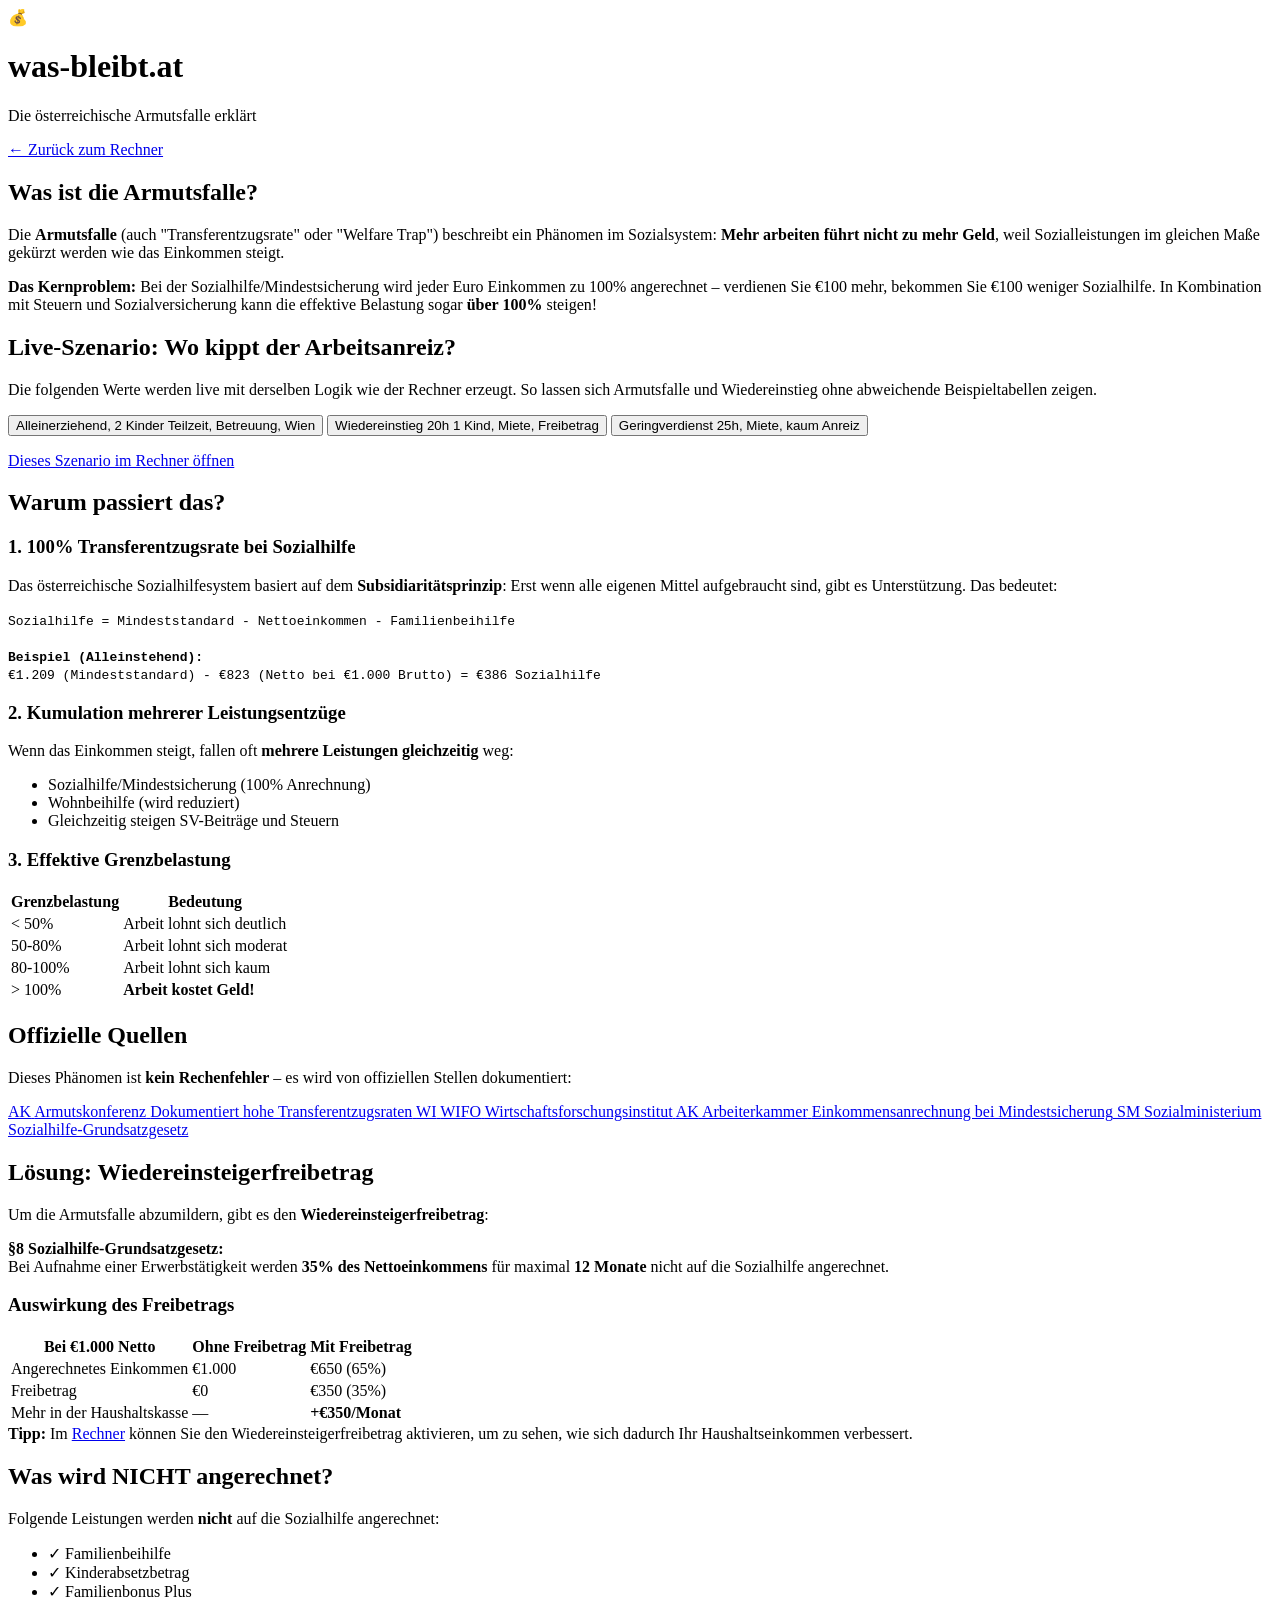
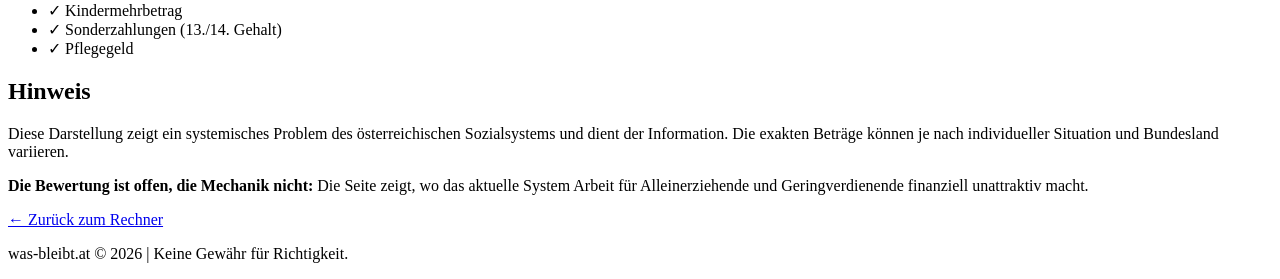
==== armutsfalle.html @ d099a988 "feat: neues wasbleibt nach Codex-Review (Presets, Formular, Charts)" ====
<!DOCTYPE html>
<html lang="de">

<head>
    <meta charset="UTF-8">
    <meta name="viewport" content="width=device-width, initial-scale=1.0">
    <title>Die Armutsfalle - was-bleibt.at</title>
    <meta name="description"
        content="Warum es sich bei niedrigem Einkommen zunächst nicht lohnt, mehr zu arbeiten. Die österreichische Armutsfalle erklärt.">
    <link rel="stylesheet" href="css/main.css">
    <link rel="preconnect" href="https://fonts.googleapis.com">
    <link rel="preconnect" href="https://fonts.gstatic.com" crossorigin>
    <link href="https://fonts.googleapis.com/css2?family=Inter:wght@300;400;500;600;700&display=swap" rel="stylesheet">
</head>

<body>
    <div class="app-container">
        <!-- Header -->
        <header class="header">
            <div class="logo">
                <span class="logo-icon">💰</span>
                <a href="index.html" style="text-decoration: none; color: inherit;">
                    <h1>was-bleibt.at</h1>
                </a>
            </div>
            <p class="tagline">Die österreichische Armutsfalle erklärt</p>
        </header>

        <!-- Back Link -->
        <nav class="page-nav">
            <a href="index.html" class="back-link">← Zurück zum Rechner</a>
        </nav>

        <main class="main-content">
            <!-- What is the poverty trap? -->
            <section class="info-section glass-card">
                <h2>Was ist die Armutsfalle?</h2>
                <p class="section-intro">
                    Die <strong>Armutsfalle</strong> (auch "Transferentzugsrate" oder "Welfare Trap") beschreibt ein
                    Phänomen im Sozialsystem: <strong>Mehr arbeiten führt nicht zu mehr Geld</strong>, weil
                    Sozialleistungen im gleichen Maße gekürzt werden wie das Einkommen steigt.
                </p>

                <div class="info-note warning">
                    <strong>Das Kernproblem:</strong> Bei der Sozialhilfe/Mindestsicherung wird jeder Euro
                    Einkommen zu 100% angerechnet – verdienen Sie €100 mehr, bekommen Sie €100 weniger
                    Sozialhilfe. In Kombination mit Steuern und Sozialversicherung kann die effektive
                    Belastung sogar <strong>über 100%</strong> steigen!
                </div>
            </section>

            <!-- Example calculation -->
            <section class="info-section glass-card">
                <h2>Live-Szenario: Wo kippt der Arbeitsanreiz?</h2>
                <p class="section-intro">
                    Die folgenden Werte werden live mit derselben Logik wie der Rechner erzeugt. So lassen sich
                    Armutsfalle und Wiedereinstieg ohne abweichende Beispieltabellen zeigen.
                </p>

                <div class="preset-strip" id="trapPresetStrip"></div>
                <div class="summary-cards" id="trapSummaryCards"></div>

                <div class="table-wrapper">
                    <table class="calc-table">
                        <thead id="trapTableHead"></thead>
                        <tbody id="trapTableBody"></tbody>
                    </table>
                </div>

                <div class="info-note warning" id="trapSummaryNote"></div>
                <p class="source-note">
                    <a href="index.html" id="trapPresetLink">Dieses Szenario im Rechner öffnen</a>
                </p>
            </section>

            <!-- Why does this happen? -->
            <section class="info-section glass-card">
                <h2>Warum passiert das?</h2>

                <h3>1. 100% Transferentzugsrate bei Sozialhilfe</h3>
                <p>
                    Das österreichische Sozialhilfesystem basiert auf dem <strong>Subsidiaritätsprinzip</strong>:
                    Erst wenn alle eigenen Mittel aufgebraucht sind, gibt es Unterstützung. Das bedeutet:
                </p>
                <div class="formula-box">
                    <code>
                        Sozialhilfe = Mindeststandard - Nettoeinkommen - Familienbeihilfe<br><br>
                        <strong>Beispiel (Alleinstehend):</strong><br>
                        €1.209 (Mindeststandard) - €823 (Netto bei €1.000 Brutto) = €386 Sozialhilfe
                    </code>
                </div>

                <h3>2. Kumulation mehrerer Leistungsentzüge</h3>
                <p>Wenn das Einkommen steigt, fallen oft <strong>mehrere Leistungen gleichzeitig</strong> weg:</p>
                <ul class="benefit-list">
                    <li>Sozialhilfe/Mindestsicherung (100% Anrechnung)</li>
                    <li>Wohnbeihilfe (wird reduziert)</li>
                    <li>Gleichzeitig steigen SV-Beiträge und Steuern</li>
                </ul>

                <h3>3. Effektive Grenzbelastung</h3>
                <div class="table-wrapper">
                    <table class="calc-table">
                        <thead>
                            <tr>
                                <th>Grenzbelastung</th>
                                <th>Bedeutung</th>
                            </tr>
                        </thead>
                        <tbody>
                            <tr>
                                <td class="highlight-green">
                                    < 50%</td>
                                <td>Arbeit lohnt sich deutlich</td>
                            </tr>
                            <tr>
                                <td>50-80%</td>
                                <td>Arbeit lohnt sich moderat</td>
                            </tr>
                            <tr>
                                <td>80-100%</td>
                                <td>Arbeit lohnt sich kaum</td>
                            </tr>
                            <tr>
                                <td class="highlight-red">> 100%</td>
                                <td><strong>Arbeit kostet Geld!</strong></td>
                            </tr>
                        </tbody>
                    </table>
                </div>
            </section>

            <!-- Official sources -->
            <section class="info-section glass-card">
                <h2>Offizielle Quellen</h2>
                <p class="section-intro">
                    Dieses Phänomen ist <strong>kein Rechenfehler</strong> – es wird von offiziellen Stellen
                    dokumentiert:
                </p>

                <div class="references-grid">
                    <a href="https://armutskonferenz.at" target="_blank" rel="noopener" class="reference-card">
                        <span class="ref-icon">AK</span>
                        <span class="ref-title">Armutskonferenz</span>
                        <span class="ref-desc">Dokumentiert hohe Transferentzugsraten</span>
                    </a>
                    <a href="https://wifo.ac.at" target="_blank" rel="noopener" class="reference-card">
                        <span class="ref-icon">WI</span>
                        <span class="ref-title">WIFO</span>
                        <span class="ref-desc">Wirtschaftsforschungsinstitut</span>
                    </a>
                    <a href="https://arbeiterkammer.at" target="_blank" rel="noopener" class="reference-card">
                        <span class="ref-icon">AK</span>
                        <span class="ref-title">Arbeiterkammer</span>
                        <span class="ref-desc">Einkommensanrechnung bei Mindestsicherung</span>
                    </a>
                    <a href="https://sozialministerium.gv.at" target="_blank" rel="noopener" class="reference-card">
                        <span class="ref-icon">SM</span>
                        <span class="ref-title">Sozialministerium</span>
                        <span class="ref-desc">Sozialhilfe-Grundsatzgesetz</span>
                    </a>
                </div>
            </section>

            <!-- Solution: Wiedereinsteigerfreibetrag -->
            <section class="info-section glass-card">
                <h2>Lösung: Wiedereinsteigerfreibetrag</h2>
                <p class="section-intro">
                    Um die Armutsfalle abzumildern, gibt es den <strong>Wiedereinsteigerfreibetrag</strong>:
                </p>

                <div class="info-note">
                    <strong>§8 Sozialhilfe-Grundsatzgesetz:</strong><br>
                    Bei Aufnahme einer Erwerbstätigkeit werden <strong>35% des Nettoeinkommens</strong>
                    für maximal <strong>12 Monate</strong> nicht auf die Sozialhilfe angerechnet.
                </div>

                <h3>Auswirkung des Freibetrags</h3>
                <div class="table-wrapper">
                    <table class="calc-table">
                        <thead>
                            <tr>
                                <th>Bei €1.000 Netto</th>
                                <th>Ohne Freibetrag</th>
                                <th>Mit Freibetrag</th>
                            </tr>
                        </thead>
                        <tbody>
                            <tr>
                                <td>Angerechnetes Einkommen</td>
                                <td>€1.000</td>
                                <td class="highlight-green">€650 (65%)</td>
                            </tr>
                            <tr>
                                <td>Freibetrag</td>
                                <td>€0</td>
                                <td class="highlight-green">€350 (35%)</td>
                            </tr>
                            <tr>
                                <td>Mehr in der Haushaltskasse</td>
                                <td>—</td>
                                <td class="highlight-green"><strong>+€350/Monat</strong></td>
                            </tr>
                        </tbody>
                    </table>
                </div>

                <div class="info-note">
                    <strong>Tipp:</strong> Im <a href="index.html">Rechner</a> können Sie den Wiedereinsteigerfreibetrag
                    aktivieren, um zu sehen, wie sich dadurch Ihr Haushaltseinkommen verbessert.
                </div>
            </section>

            <!-- What is NOT counted -->
            <section class="info-section glass-card">
                <h2>Was wird NICHT angerechnet?</h2>
                <p>Folgende Leistungen werden <strong>nicht</strong> auf die Sozialhilfe angerechnet:</p>
                <ul class="benefit-list">
                    <li>✓ Familienbeihilfe</li>
                    <li>✓ Kinderabsetzbetrag</li>
                    <li>✓ Familienbonus Plus</li>
                    <li>✓ Kindermehrbetrag</li>
                    <li>✓ Sonderzahlungen (13./14. Gehalt)</li>
                    <li>✓ Pflegegeld</li>
                </ul>
            </section>

            <!-- Disclaimer -->
            <section class="info-section glass-card">
                <h2>Hinweis</h2>
                <p>
                    Diese Darstellung zeigt ein systemisches Problem des österreichischen Sozialsystems
                    und dient der Information. Die exakten Beträge können je nach individueller Situation
                    und Bundesland variieren.
                </p>
                <p>
                    <strong>Die Bewertung ist offen, die Mechanik nicht:</strong> Die Seite zeigt, wo das aktuelle
                    System Arbeit für Alleinerziehende und Geringverdienende finanziell unattraktiv macht.
                </p>
            </section>
        </main>

        <!-- Footer -->
        <footer class="footer">
            <p>
                <a href="index.html">← Zurück zum Rechner</a>
            </p>
            <p class="footer-disclaimer">
                was-bleibt.at © 2026 | Keine Gewähr für Richtigkeit.
            </p>
        </footer>
    </div>

    <script src="js/calculator.js"></script>
    <script src="js/benefits.js"></script>
    <script src="js/presets.js"></script>
    <script src="js/poverty-trap.js"></script>
</body>

</html>
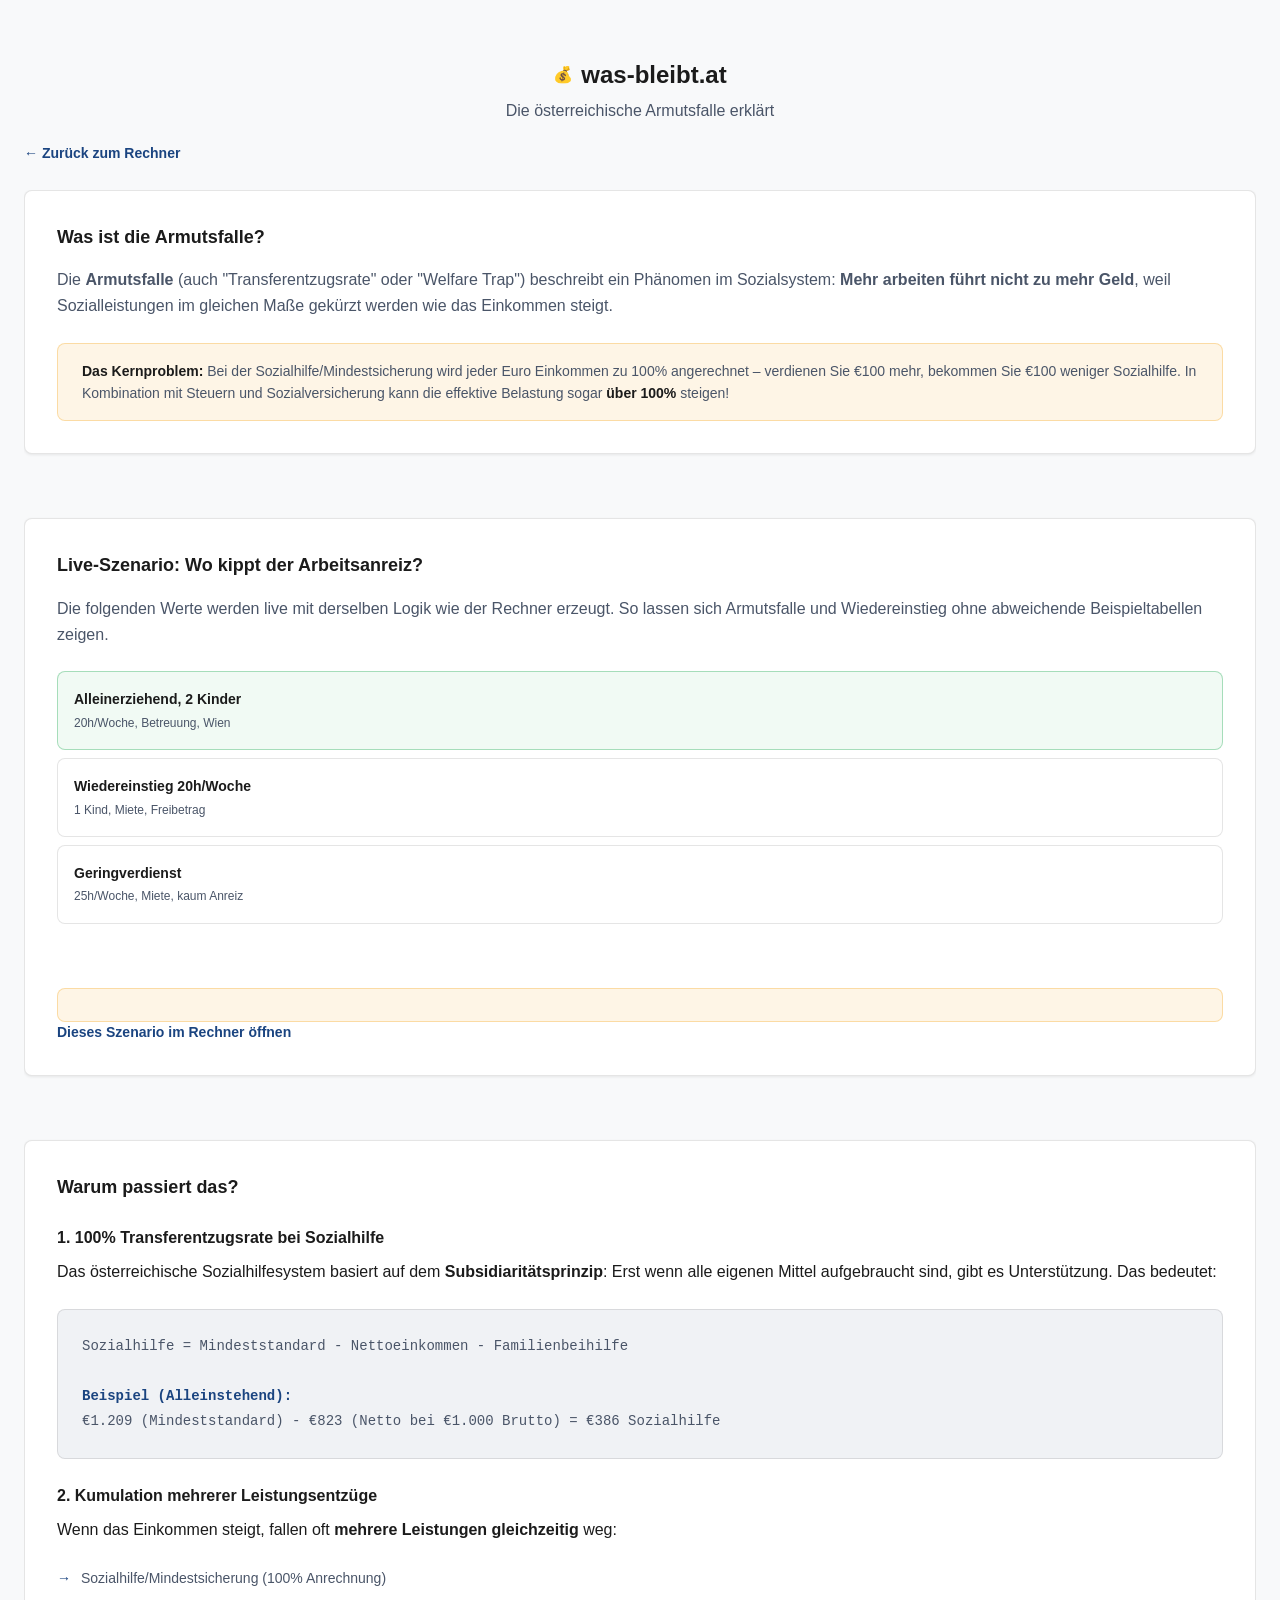
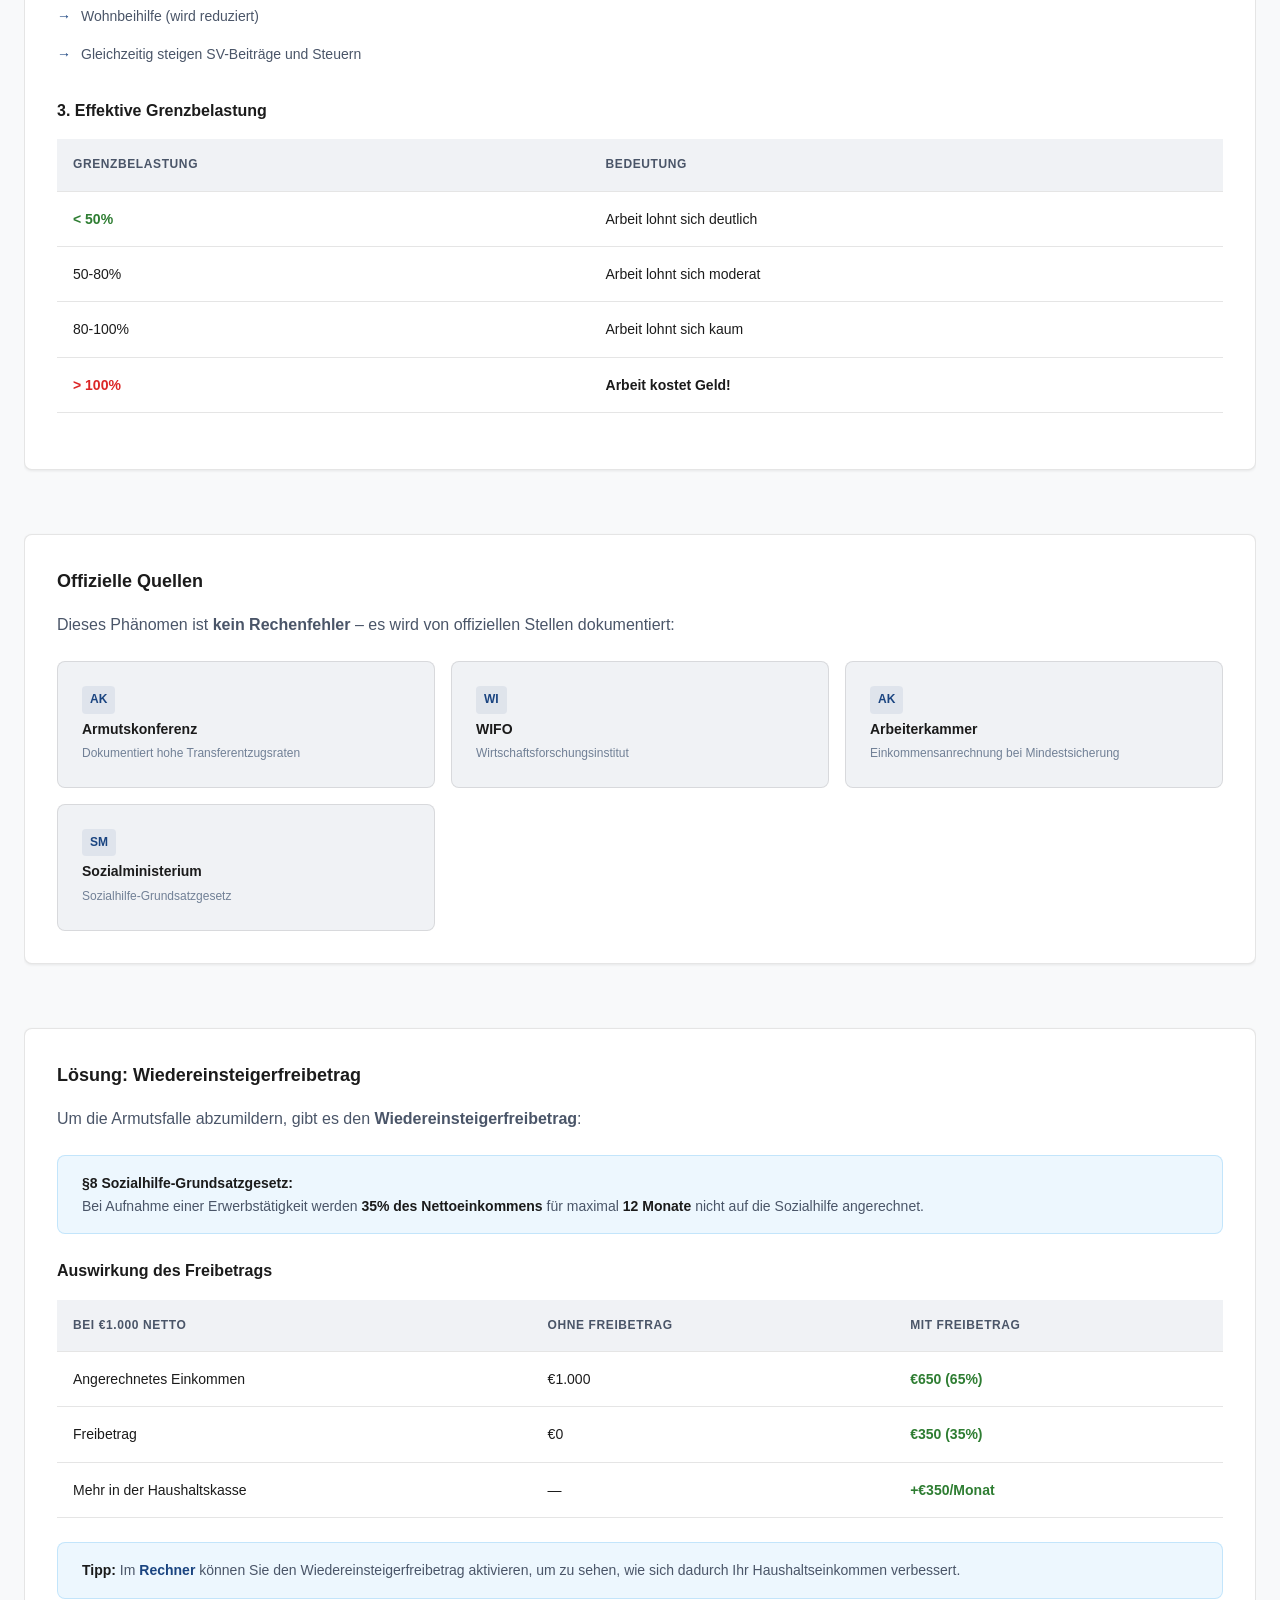
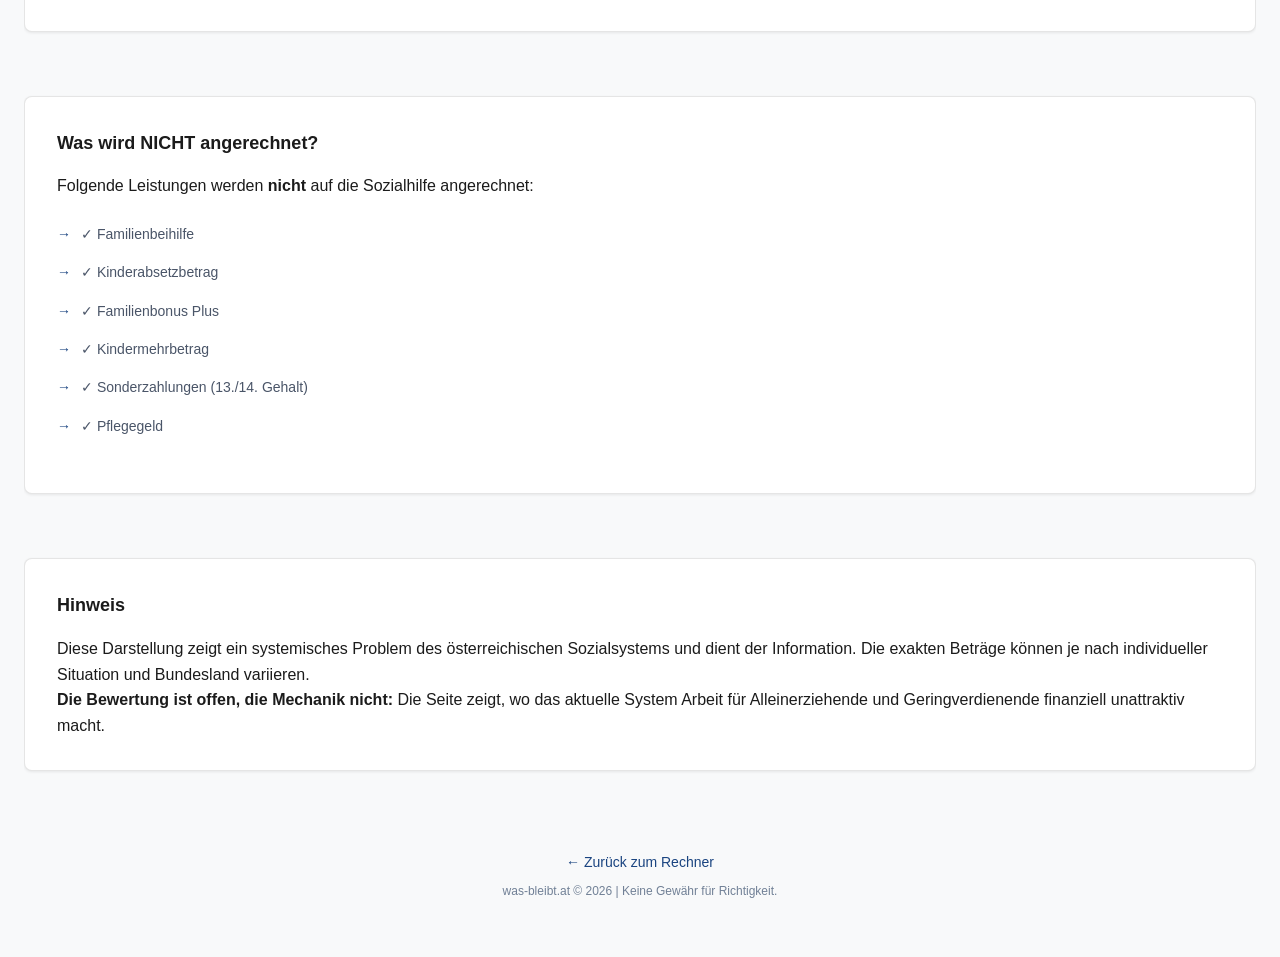
==== commit 71e56abb: "Modernize calculator UI" ====
--- a/armutsfalle.html
+++ b/armutsfalle.html
@@ -7,7 +7,7 @@
     <title>Die Armutsfalle - was-bleibt.at</title>
     <meta name="description"
         content="Warum es sich bei niedrigem Einkommen zunächst nicht lohnt, mehr zu arbeiten. Die österreichische Armutsfalle erklärt.">
-    <link rel="stylesheet" href="css/main.css">
+    <link rel="stylesheet" href="css/main.css?v=20260424-ui5">
     <link rel="preconnect" href="https://fonts.googleapis.com">
     <link rel="preconnect" href="https://fonts.gstatic.com" crossorigin>
     <link href="https://fonts.googleapis.com/css2?family=Inter:wght@300;400;500;600;700&display=swap" rel="stylesheet">
@@ -251,10 +251,10 @@
         </footer>
     </div>
 
-    <script src="js/calculator.js"></script>
-    <script src="js/benefits.js"></script>
-    <script src="js/presets.js"></script>
-    <script src="js/poverty-trap.js"></script>
+    <script src="js/calculator.js?v=20260424-ui3"></script>
+    <script src="js/benefits.js?v=20260424-ui3"></script>
+    <script src="js/presets.js?v=20260424-ui3"></script>
+    <script src="js/poverty-trap.js?v=20260424-ui3"></script>
 </body>
 
 </html>
--- a/css/main.css
+++ b/css/main.css
@@ -0,0 +1,11 @@
+/* ===========================
+   was-bleibt.at - Main CSS
+   Imports all partials
+   =========================== */
+
+@import 'variables.css?v=20260507-ui10';
+@import 'base.css?v=20260507-ui10';
+@import 'layout.css?v=20260507-ui10';
+@import 'results.css?v=20260507-ui10';
+@import 'components.css?v=20260507-ui10';
+@import 'subpages.css?v=20260507-ui10';
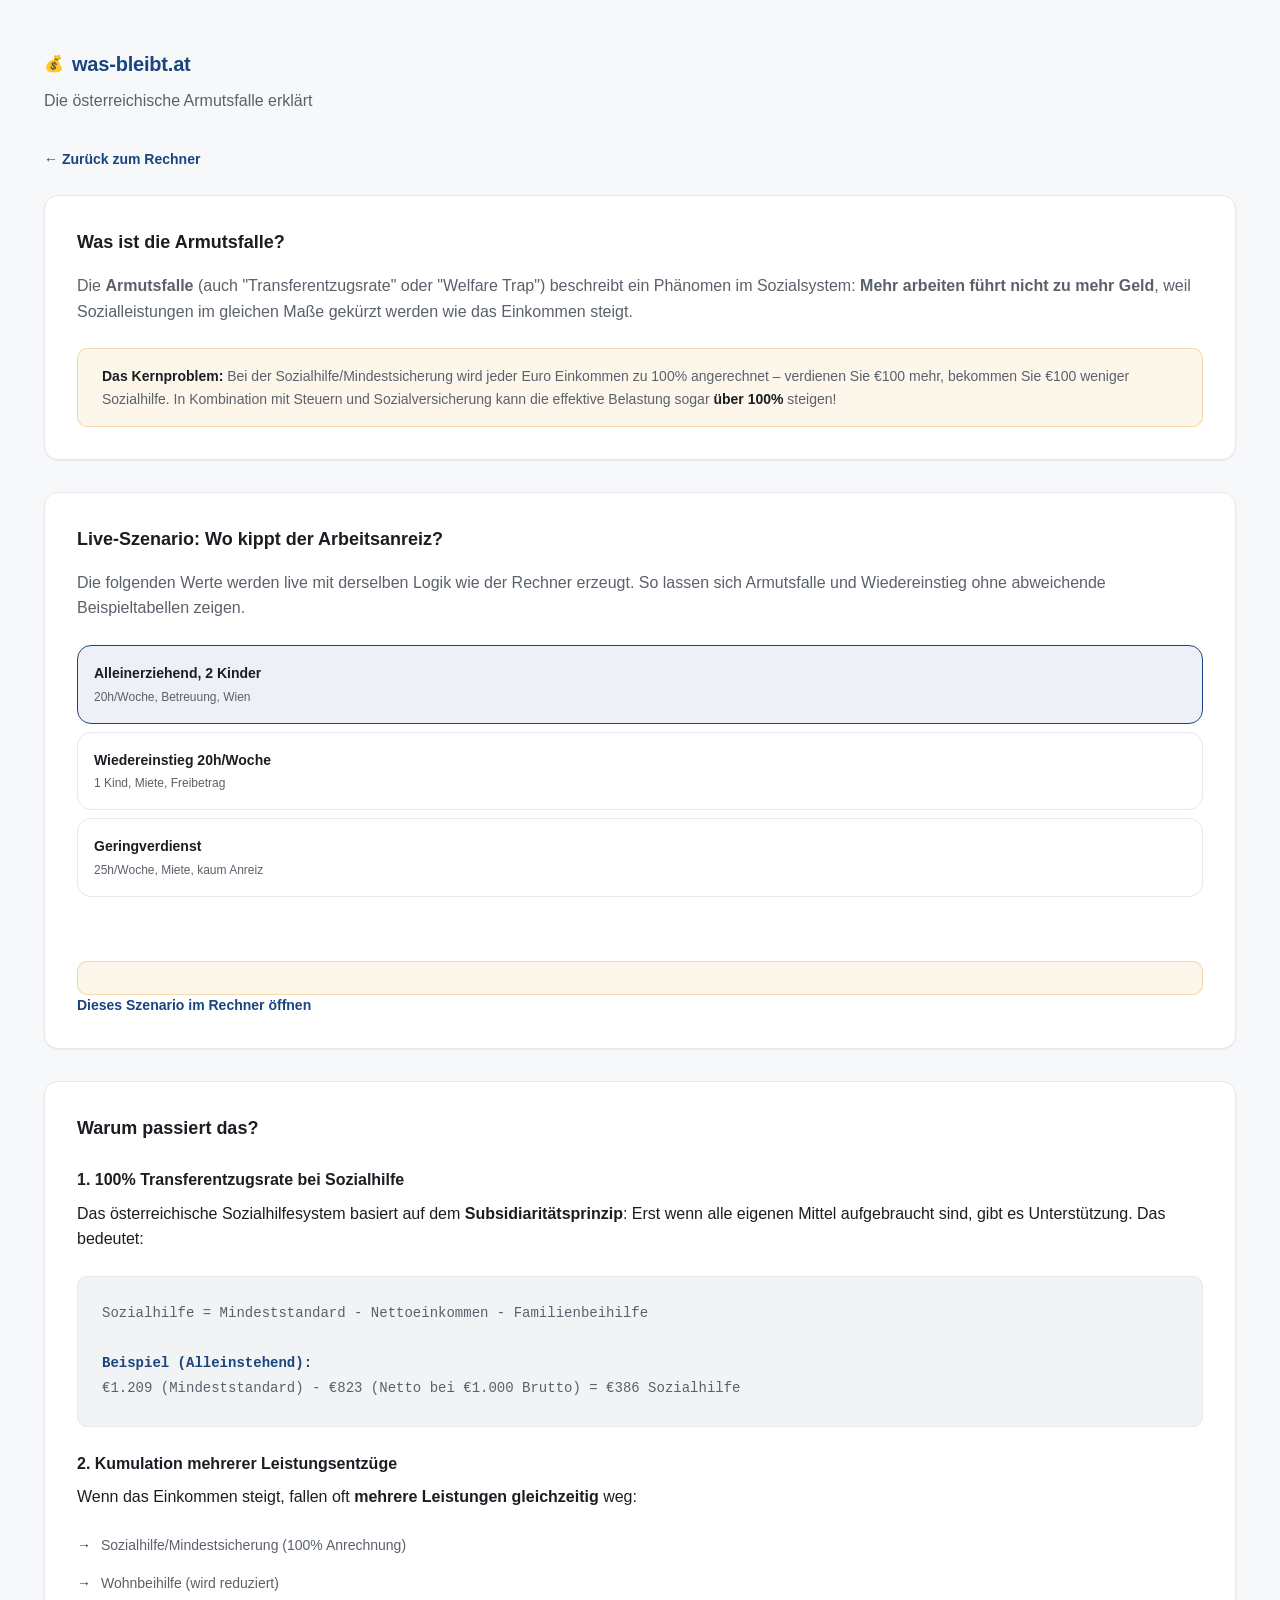
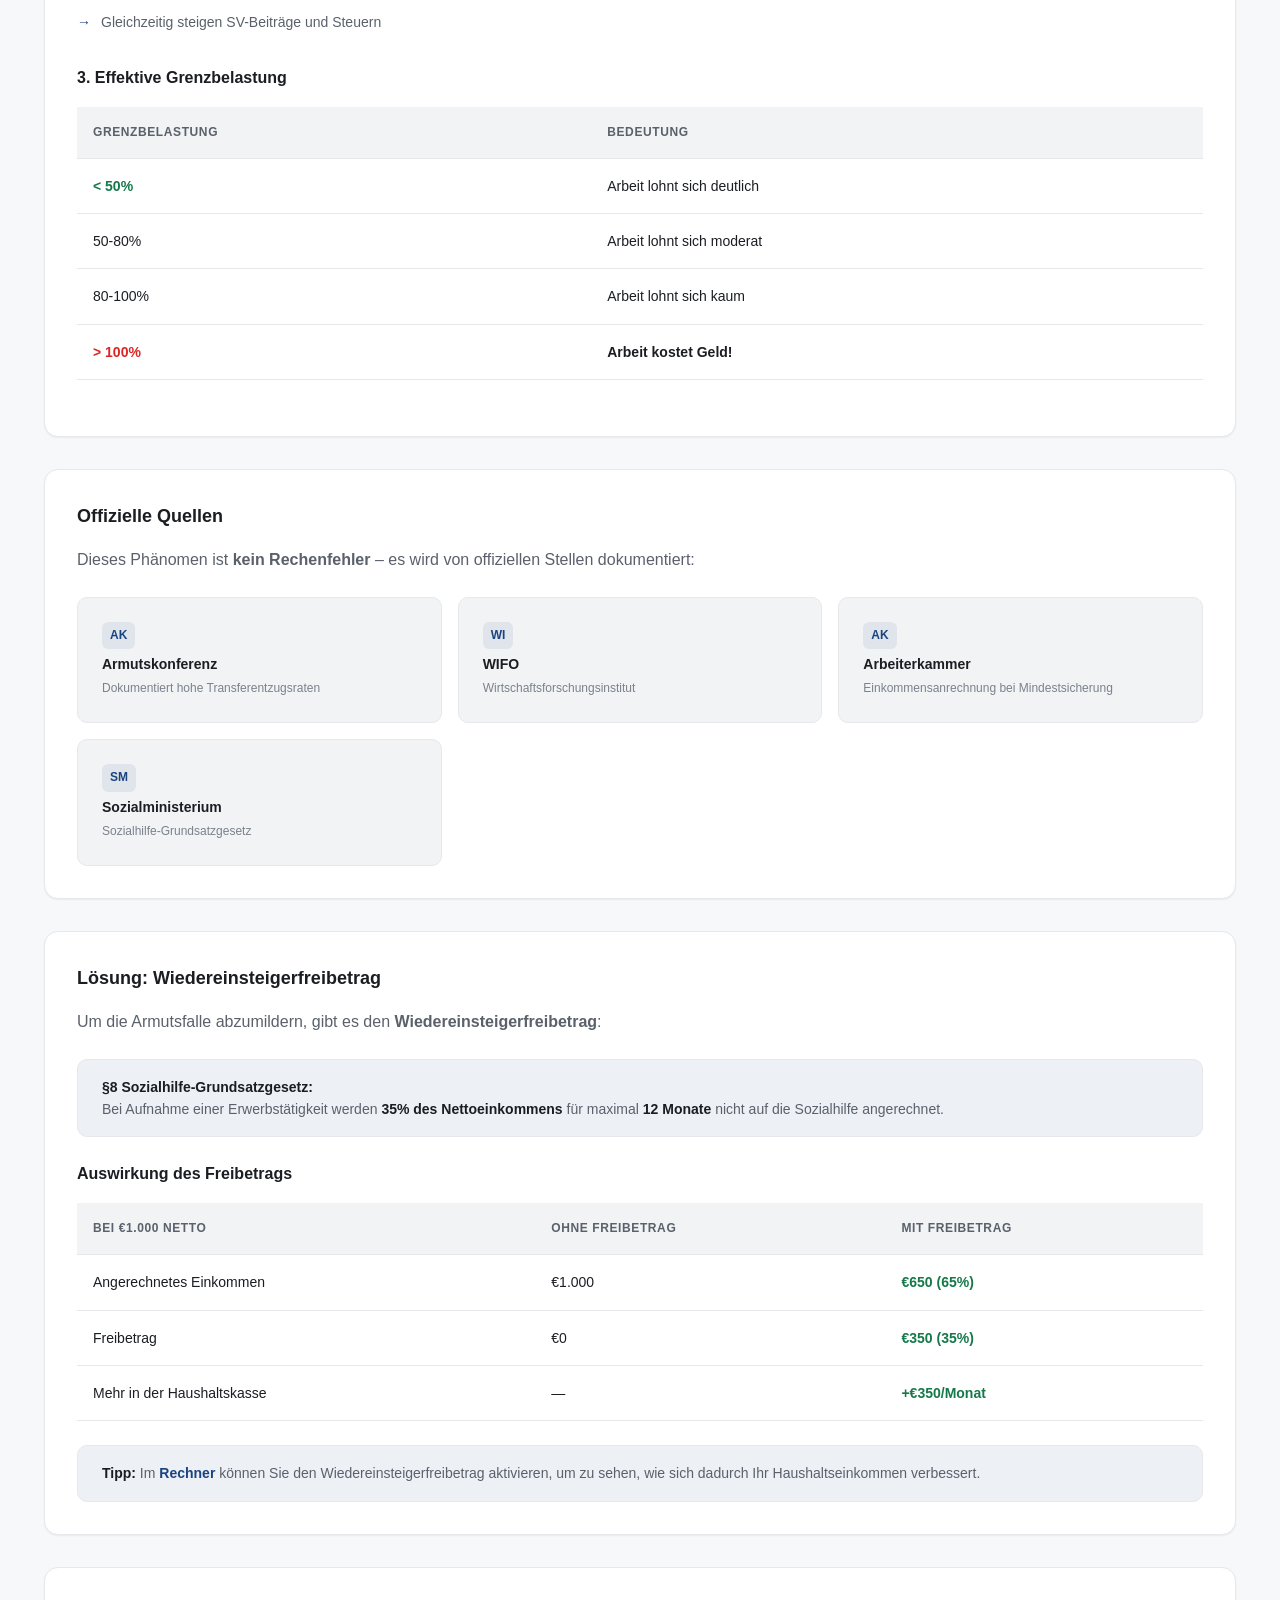
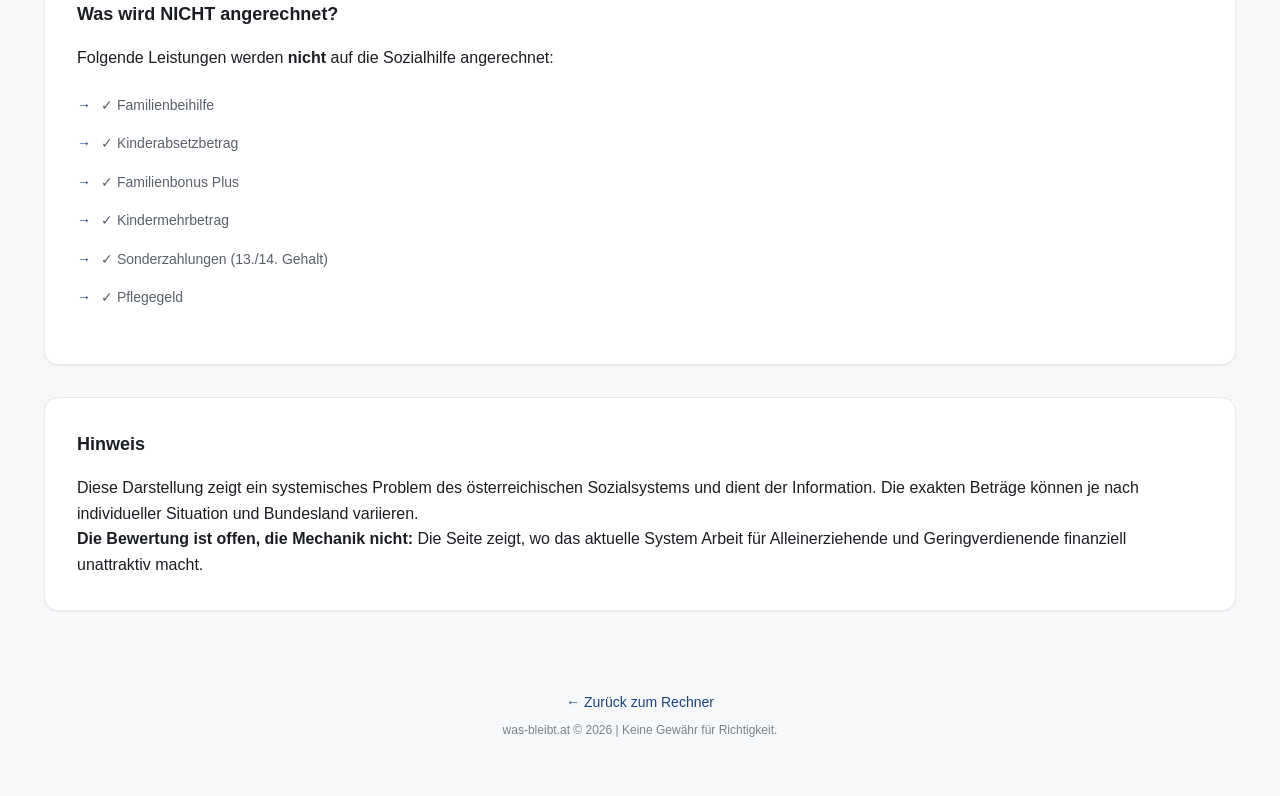
==== commit 1cae61b8: "redesign: ruhigeres UI mit neuen Token und vereintem Workspace - Token-System neu: Graustufen-Skala," ====
--- a/armutsfalle.html
+++ b/armutsfalle.html
@@ -7,7 +7,7 @@
     <title>Die Armutsfalle - was-bleibt.at</title>
     <meta name="description"
         content="Warum es sich bei niedrigem Einkommen zunächst nicht lohnt, mehr zu arbeiten. Die österreichische Armutsfalle erklärt.">
-    <link rel="stylesheet" href="css/main.css?v=20260424-ui5">
+    <link rel="stylesheet" href="css/main.css?v=20260514-ui11">
     <link rel="preconnect" href="https://fonts.googleapis.com">
     <link rel="preconnect" href="https://fonts.gstatic.com" crossorigin>
     <link href="https://fonts.googleapis.com/css2?family=Inter:wght@300;400;500;600;700&display=swap" rel="stylesheet">
--- a/css/main.css
+++ b/css/main.css
@@ -3,9 +3,9 @@
    Imports all partials
    =========================== */
 
-@import 'variables.css?v=20260507-ui10';
-@import 'base.css?v=20260507-ui10';
-@import 'layout.css?v=20260507-ui10';
-@import 'results.css?v=20260507-ui10';
-@import 'components.css?v=20260507-ui10';
-@import 'subpages.css?v=20260507-ui10';
+@import 'variables.css?v=20260514-ui11';
+@import 'base.css?v=20260514-ui11';
+@import 'layout.css?v=20260514-ui11';
+@import 'results.css?v=20260514-ui11';
+@import 'components.css?v=20260514-ui11';
+@import 'subpages.css?v=20260514-ui11';
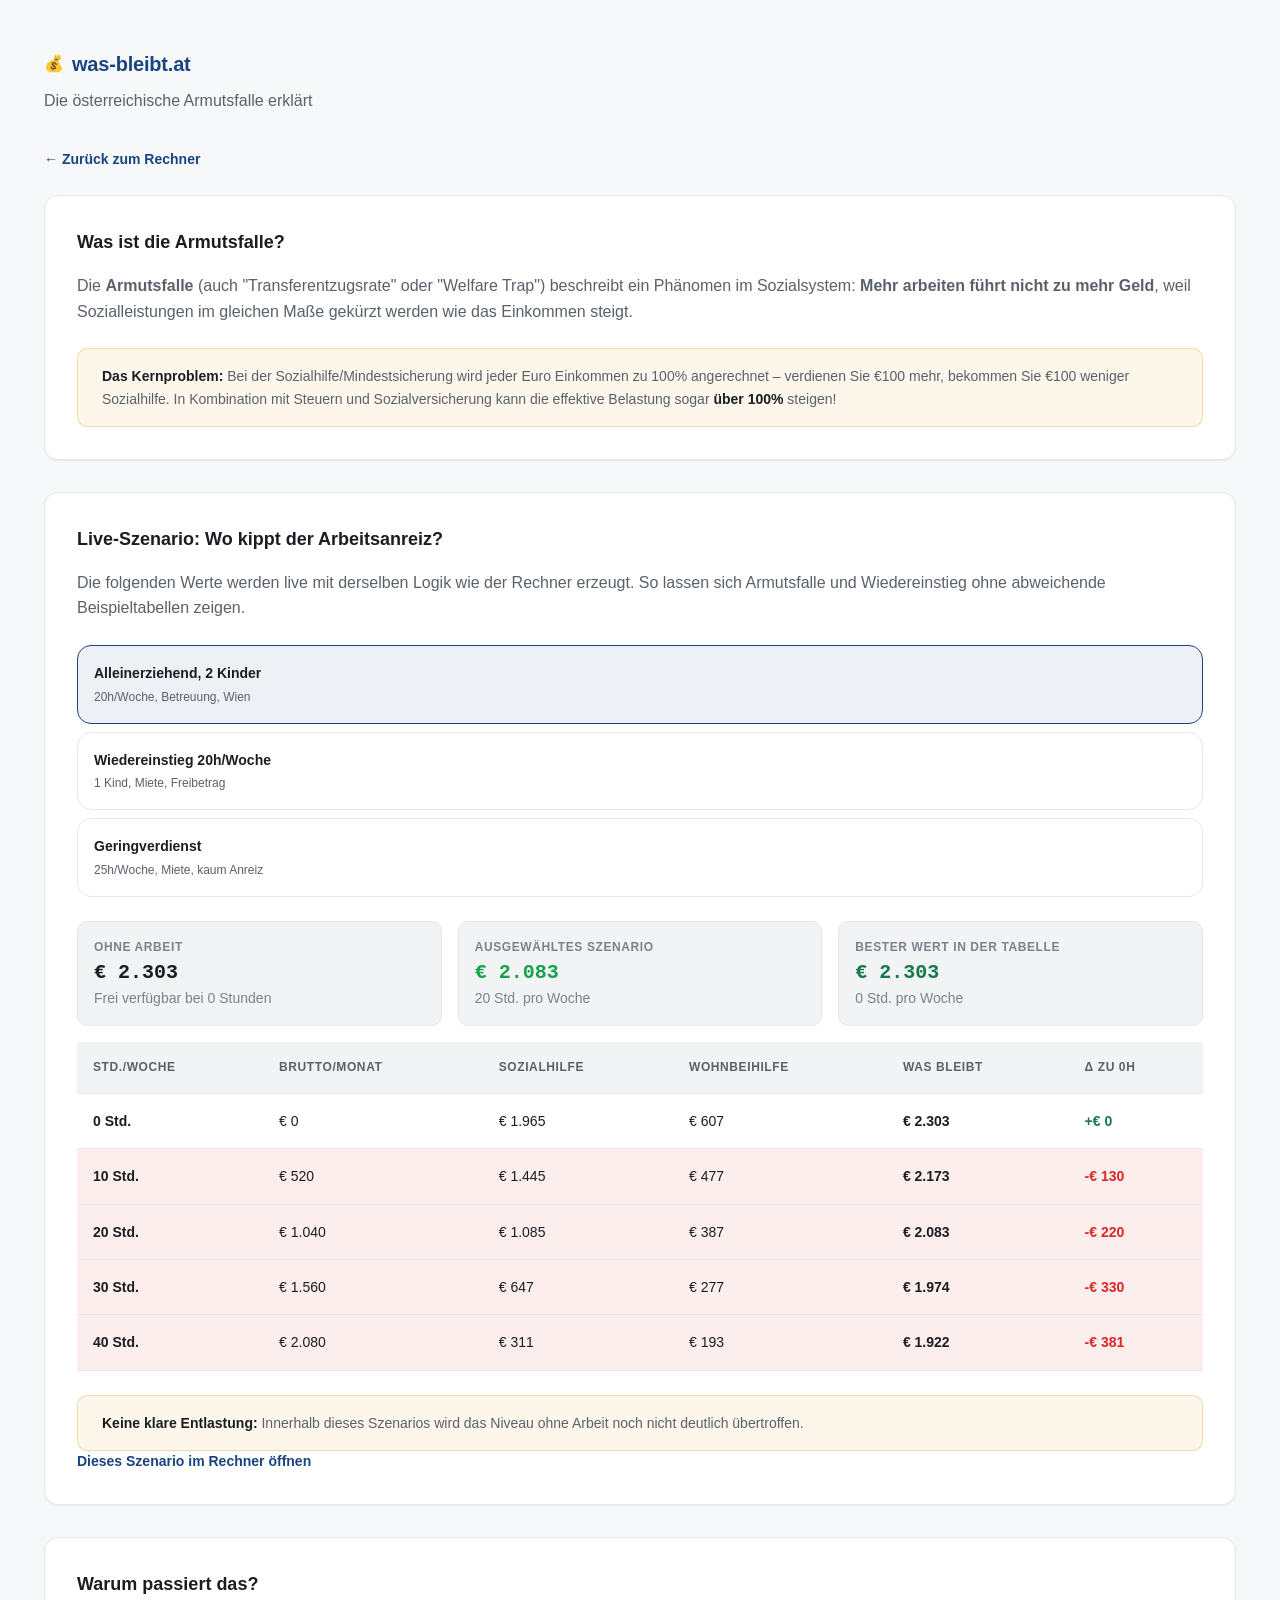
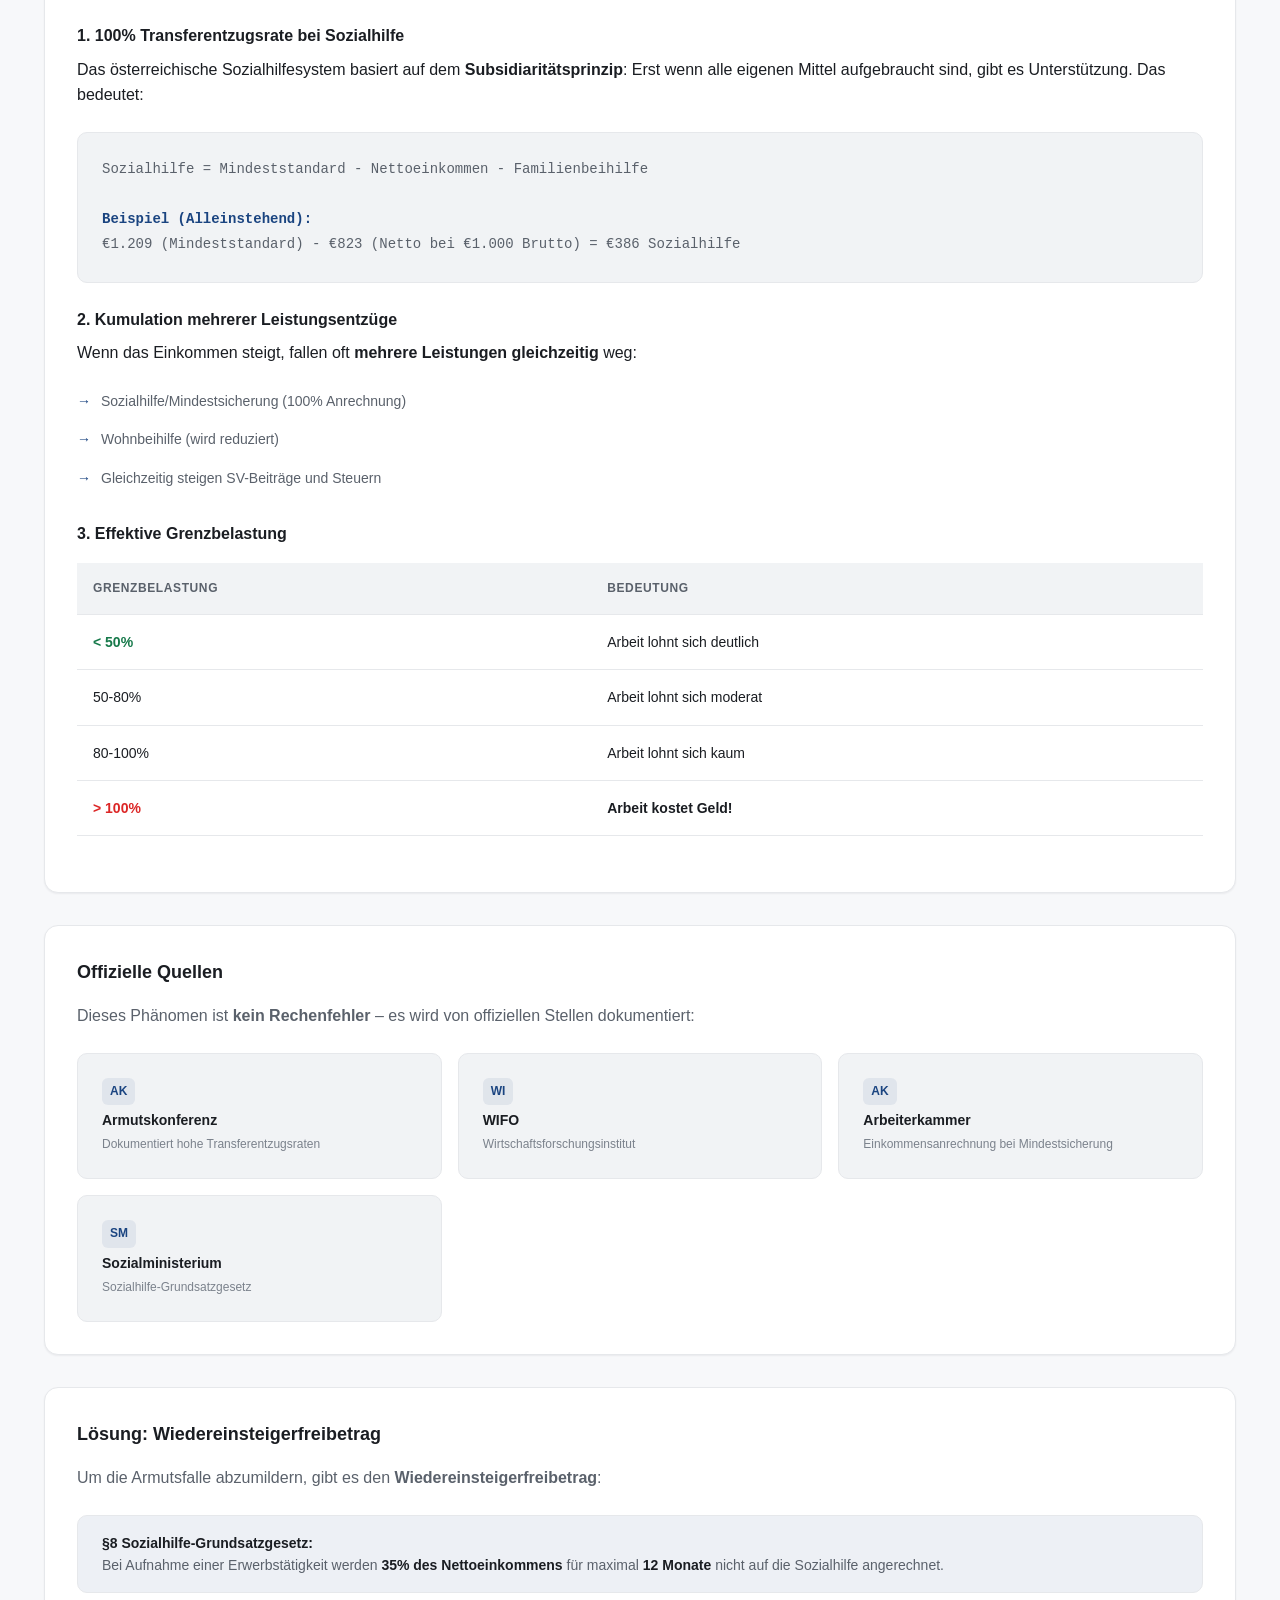
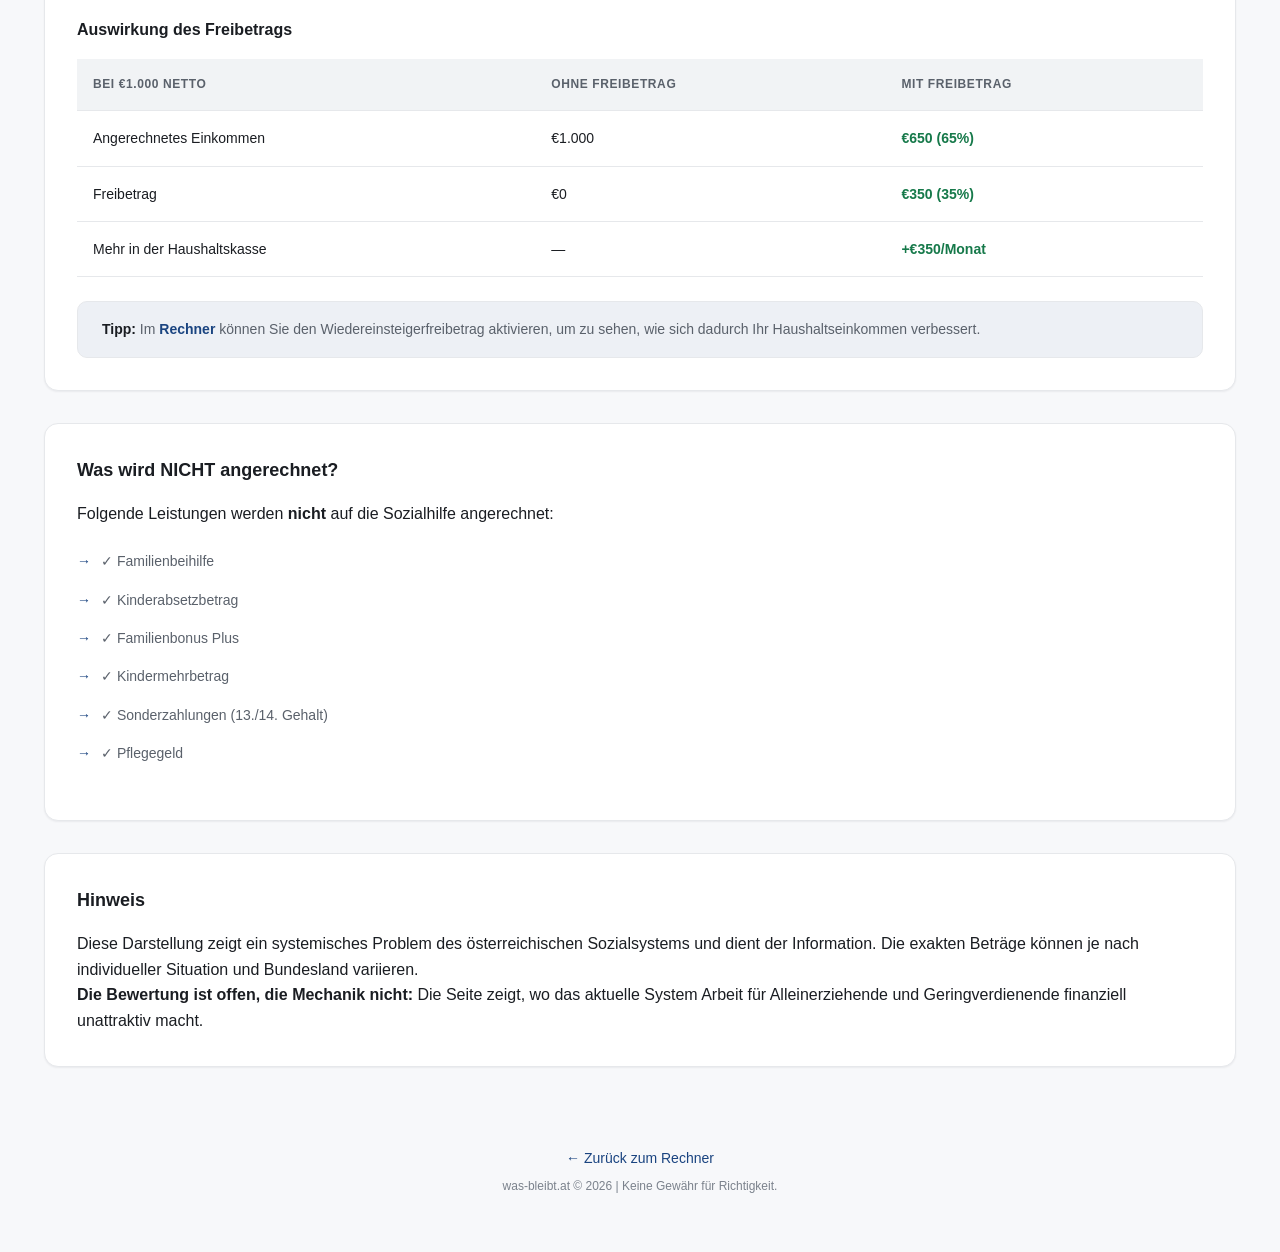
==== commit 68c99fa3: "feat: laufendes Netto app-weit konsistent (Hero, Breakdown, Empfehlungen, Armutsfalle) Löst Befund 4" ====
--- a/armutsfalle.html
+++ b/armutsfalle.html
@@ -7,7 +7,7 @@
     <title>Die Armutsfalle - was-bleibt.at</title>
     <meta name="description"
         content="Warum es sich bei niedrigem Einkommen zunächst nicht lohnt, mehr zu arbeiten. Die österreichische Armutsfalle erklärt.">
-    <link rel="stylesheet" href="css/main.css?v=20260514-ui11">
+    <link rel="stylesheet" href="css/main.css?v=20260424-ui5">
     <link rel="preconnect" href="https://fonts.googleapis.com">
     <link rel="preconnect" href="https://fonts.gstatic.com" crossorigin>
     <link href="https://fonts.googleapis.com/css2?family=Inter:wght@300;400;500;600;700&display=swap" rel="stylesheet">
@@ -251,10 +251,10 @@
         </footer>
     </div>
 
-    <script src="js/calculator.js?v=20260424-ui3"></script>
+    <script src="js/calculator.js?v=20260515-laufend"></script>
     <script src="js/benefits.js?v=20260424-ui3"></script>
     <script src="js/presets.js?v=20260424-ui3"></script>
-    <script src="js/poverty-trap.js?v=20260424-ui3"></script>
+    <script src="js/poverty-trap.js?v=20260515-laufend"></script>
 </body>
 
 </html>
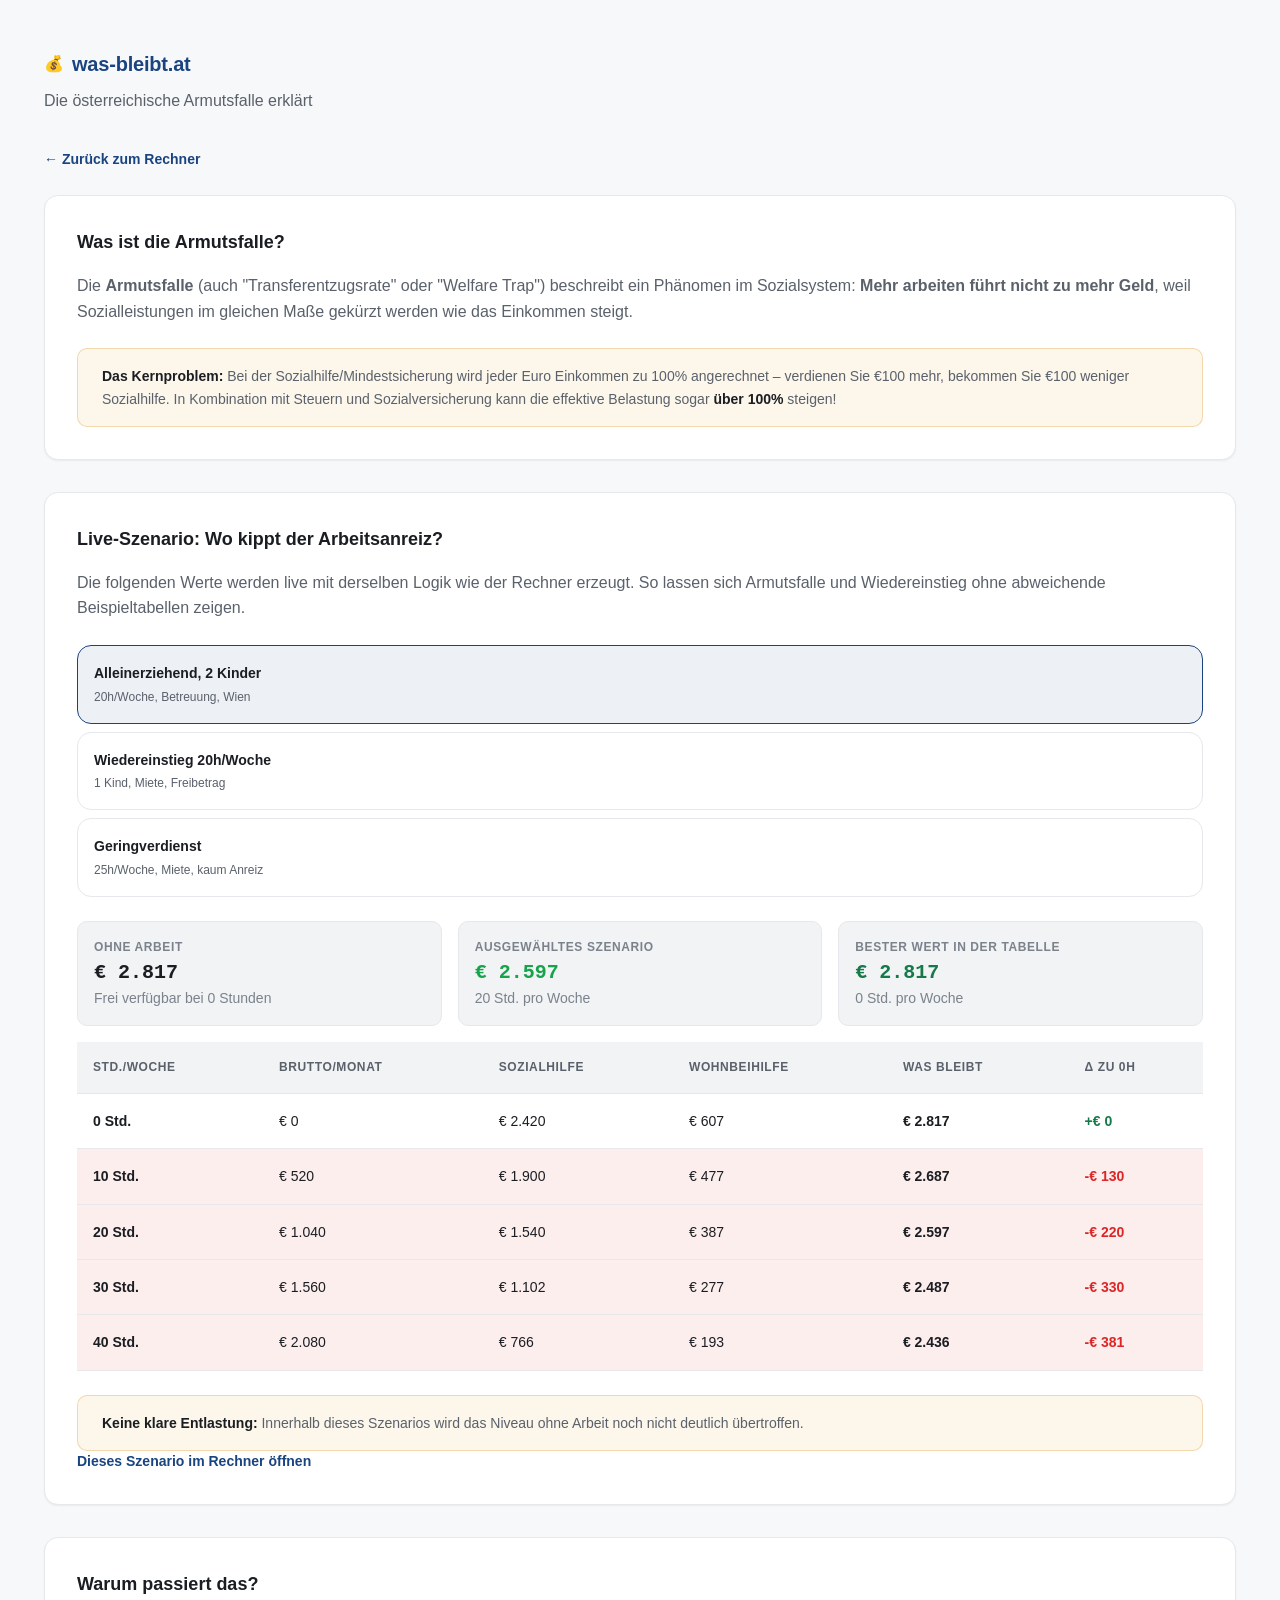
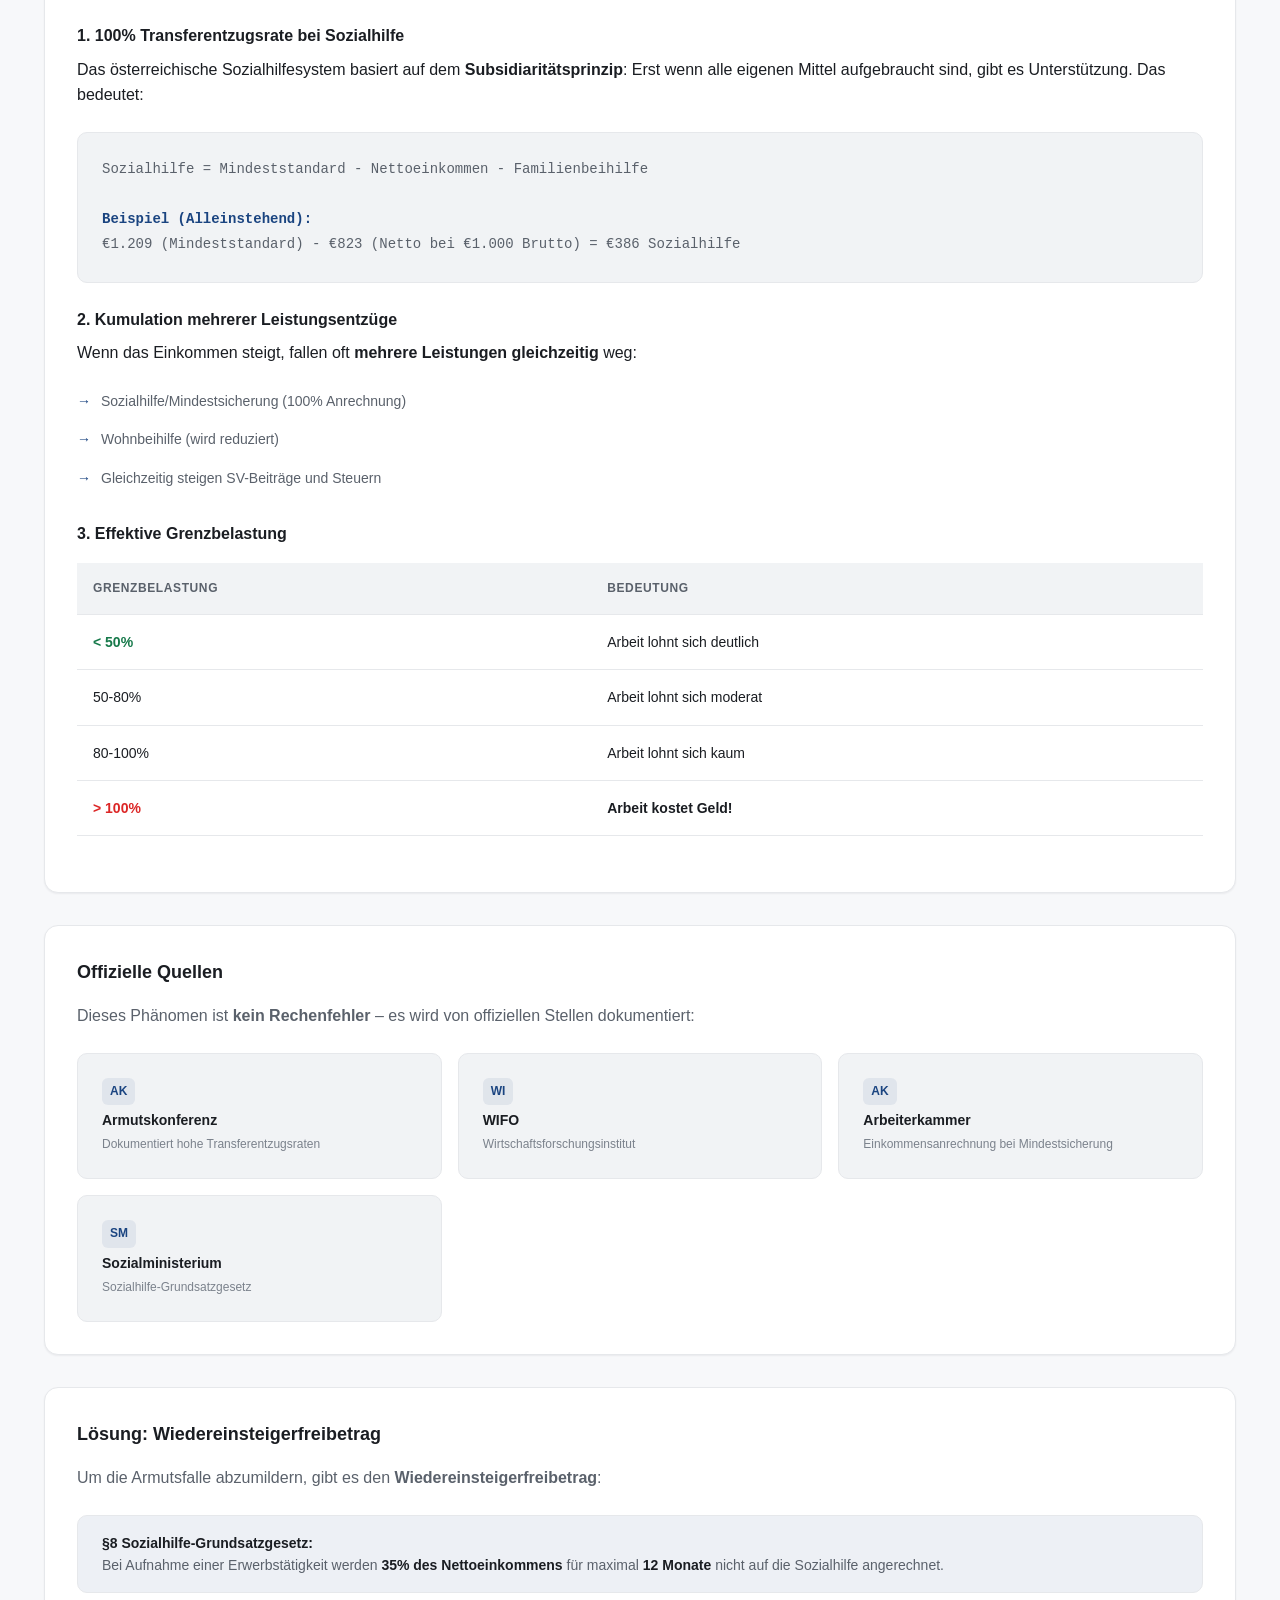
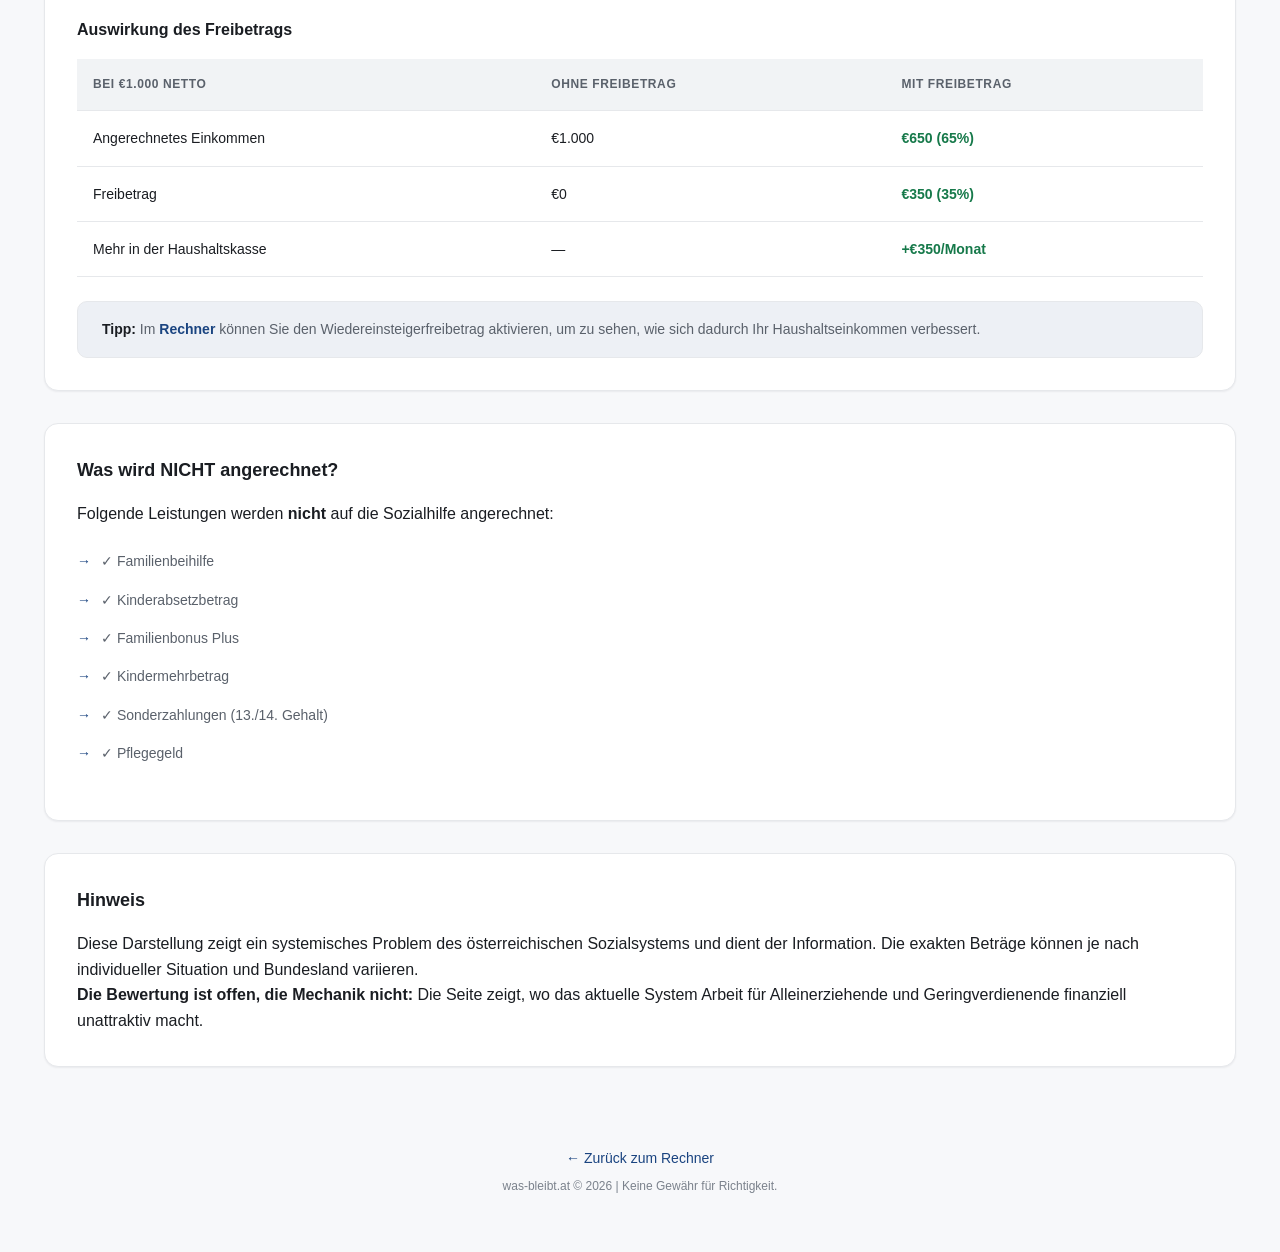
==== commit dd8119ef: "fix(benefits): Familienbeihilfe nicht als Sozialhilfe-Einkommen; Kindermehrbetrag pro Kind Verifikat" ====
--- a/armutsfalle.html
+++ b/armutsfalle.html
@@ -7,7 +7,7 @@
     <title>Die Armutsfalle - was-bleibt.at</title>
     <meta name="description"
         content="Warum es sich bei niedrigem Einkommen zunächst nicht lohnt, mehr zu arbeiten. Die österreichische Armutsfalle erklärt.">
-    <link rel="stylesheet" href="css/main.css?v=20260424-ui5">
+    <link rel="stylesheet" href="css/main.css?v=20260514-ui11">
     <link rel="preconnect" href="https://fonts.googleapis.com">
     <link rel="preconnect" href="https://fonts.gstatic.com" crossorigin>
     <link href="https://fonts.googleapis.com/css2?family=Inter:wght@300;400;500;600;700&display=swap" rel="stylesheet">
@@ -252,7 +252,7 @@
     </div>
 
     <script src="js/calculator.js?v=20260515-laufend"></script>
-    <script src="js/benefits.js?v=20260424-ui3"></script>
+    <script src="js/benefits.js?v=20260602-benefits"></script>
     <script src="js/presets.js?v=20260424-ui3"></script>
     <script src="js/poverty-trap.js?v=20260515-laufend"></script>
 </body>
